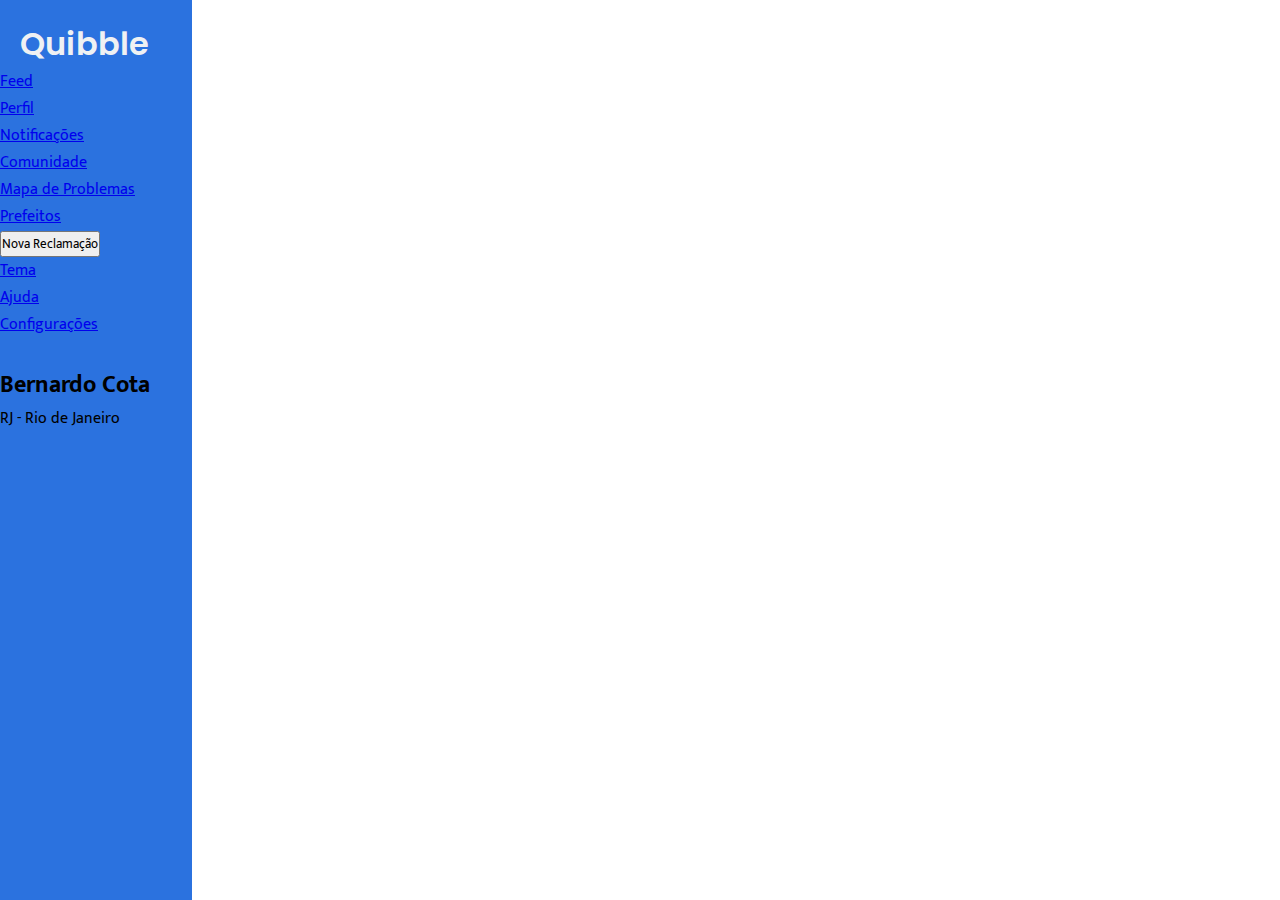
==== feed.html @ bc1007d7 "Primeiro Commit" ====
<!DOCTYPE html>
<html lang="pt-br">
<head>
    <meta charset="UTF-8">
    <meta name="viewport" content="width=device-width, initial-scale=1.0">
    <title>Quibble</title>
    <link rel="stylesheet" href="assets/feed.css">
</head>
<body>
    <header>

    </header>
    <aside>
        <h1>Quibble</h1>
        <nav>
            <ul>
                <li><a href="feed.html">Feed</a></li>
                <li><a href="perfil.html">Perfil</a></li>
                <li><a href="notificacoes.html">Notificações</a></li>
                <li><a href="comunidade.html">Comunidade</a></li>
                <li><a href="mapa.html">Mapa de Problemas</a></li>
                <li><a href="prefeitos.html">Prefeitos</a></li>
            </ul>
        </nav>
        <button>Nova Reclamação</button>
        <div class="linha"></div>
        <div>
            <ul>
                <li><a href="#">Tema</a></li>
                <li><a href="ajuda.html">Ajuda</a></li>
                <li><a href="config.html">Configurações</a></li>
            </ul>
            <div id="perfil-area">
                <figure>
                    <img src="img/perfil.png" alt="">
                </figure>
                <div>
                    <h2>Bernardo Cota</h2>
                    <p>RJ - Rio de Janeiro</p>
                </div>
            </div>
        </div>
    </aside>
</body>
</html>
---- assets/feed.css ----
@import url('https://fonts.googleapis.com/css2?family=Mukta+Mahee:wght@200;300;400;500;600;700;800&family=Poppins:ital,wght@0,100;0,200;0,300;0,400;0,500;0,600;0,700;0,800;0,900;1,100;1,200;1,300;1,400;1,500;1,600;1,700;1,800;1,900&display=swap');

:root {
    /* AZUL */
    --azul-primario: #2B72DF;
    --azul-primario-escuro: #0F3876;
    --azul-primario-claro: #97BCF6;
    --azul-primario-claromais: #D1E2FC;

    /* AMARELO */
    --amarelo-secundario: #DEA22A;
    --amarelo-sec-dark: #75530F;
    --amarelo-sec-light: #F5D696;
    --amarelo: #FFCE52;
    --amarelo-claro: #FFD76B;
    --amarelo-escuro: #D9B043;
    --amarelo-sec-lightmais: #FCEED1;

    /* BRANCO */
    --branco: #EFF1F3;
    --branco-claro: #FAFEFC;
    --branco-escuro: #ACADBB;

    /* CINZA */
    --cinza-1: #3A3A3A;
    --cinza-2: #4A4A4A;
    --cinza-3: #5A5A5A;
    --cinza-4: #6A6A6A;
    --cinza-5: #7A7A7A;
    --cinza-6: #8A8A8A;
    --cinza-7: #9A9A9A;

    /* PRETO */
    --preto: #161A1E;
    --preto-claro: #353A3C;
    --preto-escuro: #0C0B0F;

    /* VERMELHO */
    --vermelho: #EB3D3D;
    --vermelho-claro: #F05454;
    --vermelho-escuro: #D03333;

    /* VERDE */
    --verde: #32D957;
    --verde-claro: #50E170;
    --verde-escuro: #28BB49;

    /* FONTE */
    --fonte-texto: 'Mukta Mahee', sans-serif;
    --fonte-titulo: 'Poppins', sans-serif;
}

* {
    margin: 0;
    padding: 0;
    box-sizing: border-box;

    font-family: var(--fonte-texto);
}

aside {
    width: 15%;
    height: 100vh;
    background-color: var(--azul-primario);
    position: fixed;
    top: 0;
    left: 0;
}

aside h1 {
    color: var(--branco);
    font-size: 32px;
    padding: 20px 0 0 20px;

    font-family: var(--fonte-titulo);
    font-weight: 600;
}
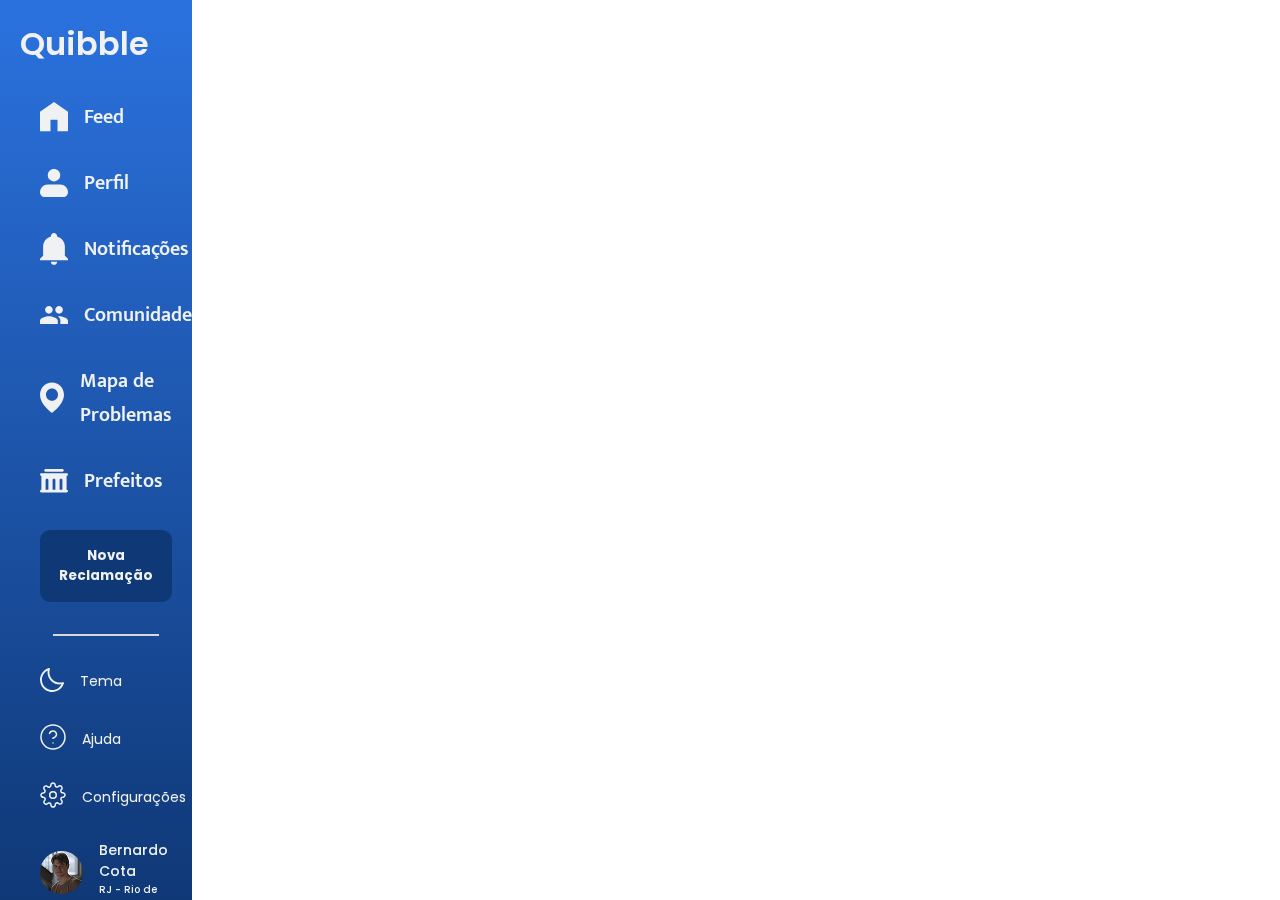
==== commit 9c606ef6: "Menu Lateral" ====
--- a/feed.html
+++ b/feed.html
@@ -3,6 +3,7 @@
 <head>
     <meta charset="UTF-8">
     <meta name="viewport" content="width=device-width, initial-scale=1.0">
+    <link rel="shortcut icon" href="assets/images/logo_padrao.svg" type="image/x-icon">
     <title>Quibble</title>
     <link rel="stylesheet" href="assets/feed.css">
 </head>
@@ -12,31 +13,35 @@
     </header>
     <aside>
         <h1>Quibble</h1>
-        <nav>
-            <ul>
-                <li><a href="feed.html">Feed</a></li>
-                <li><a href="perfil.html">Perfil</a></li>
-                <li><a href="notificacoes.html">Notificações</a></li>
-                <li><a href="comunidade.html">Comunidade</a></li>
-                <li><a href="mapa.html">Mapa de Problemas</a></li>
-                <li><a href="prefeitos.html">Prefeitos</a></li>
-            </ul>
-        </nav>
-        <button>Nova Reclamação</button>
-        <div class="linha"></div>
-        <div>
-            <ul>
-                <li><a href="#">Tema</a></li>
-                <li><a href="ajuda.html">Ajuda</a></li>
-                <li><a href="config.html">Configurações</a></li>
-            </ul>
-            <div id="perfil-area">
-                <figure>
-                    <img src="img/perfil.png" alt="">
-                </figure>
-                <div>
-                    <h2>Bernardo Cota</h2>
-                    <p>RJ - Rio de Janeiro</p>
+        <div class="aside-content">
+            <nav>
+                <ul>
+                    <li><a href="feed.html"><img src="assets/images/home.svg" alt=""> <div>Feed</div></a></li>
+                    <li><a href="perfil.html"><img src="assets/images/perfil.svg" alt=""> <div>Perfil</div></a></li>
+                    <li><a href="notificacoes.html"><img src="assets/images/sino.svg" alt=""> <div>Notificações</div></a></li>
+                    <li><a href="comunidade.html"><img src="assets/images/comunidade.svg" alt=""> <div>Comunidade</div></a></li>
+                    <li><a href="mapa.html"> <img src="assets/images/ponteiro.svg" alt=""> <div>Mapa de Problemas</div></a></li>
+                    <li><a href="prefeitos.html"><img src="assets/images/tribunal.svg" alt=""> <div>Prefeitos</div></a></li>
+                </ul>
+            </nav>
+            <button>Nova Reclamação</button>
+            <div class="linha-area"><div class="linha"></div></div>
+            <div id="nav-secundario">
+                <ul>
+                    <li><a href="#"><img src="assets/images/lua.svg" alt=""> <div>Tema</div></a></li>
+                    <li><a href="ajuda.html"><img src="assets/images/ajuda.svg" alt=""> <div>Ajuda</div></a></li>
+                    <li><a href="config.html"><img src="assets/images/config.svg" alt=""> <div>Configurações</div></a></li>
+                </ul>
+                <div id="perfil-area">
+                    <a href="perfil.html">
+                        <figure id="perfil-area-img">
+                            <img src="assets/images/bernardo.png" alt="">
+                        </figure>
+                        <div id="perfil-area-info">
+                            <h2>Bernardo Cota</h2>
+                            <p>RJ - Rio de Janeiro</p>
+                        </div>
+                    </a>
                 </div>
             </div>
         </div>
--- a/assets/feed.css
+++ b/assets/feed.css
@@ -56,12 +56,14 @@
     box-sizing: border-box;
 
     font-family: var(--fonte-texto);
+    text-decoration: none;
 }
 
 aside {
     width: 15%;
     height: 100vh;
-    background-color: var(--azul-primario);
+    padding: 20px 0 0 20px;
+    background: linear-gradient(to bottom, var(--azul-primario), var(--azul-primario-escuro));
     position: fixed;
     top: 0;
     left: 0;
@@ -70,9 +72,114 @@
 aside h1 {
     color: var(--branco);
     font-size: 32px;
-    padding: 20px 0 0 20px;
 
     font-family: var(--fonte-titulo);
     font-weight: 600;
 }
 
+.aside-content {
+    padding: 0px 20px;
+}
+
+aside nav ul li, #nav-secundario ul li {
+    list-style: none;
+    margin: 32px 0;
+}
+
+aside nav ul li a{
+    color: var(--branco);
+
+    font-weight: 600;
+    font-size: 20px;
+
+    display: flex;
+}
+
+aside nav ul li a div {
+    display: inline
+}
+
+aside nav ul li a img {
+    margin-right: 16px;
+
+    width: 28px;
+}
+
+aside button {
+    background-color: var(--azul-primario-escuro);
+
+    color: var(--branco);
+    font-family: var(--fonte-titulo);
+    font-weight: 700;
+
+    border: 0;
+    border-radius: 10px;
+
+    width: 100%;
+
+    padding: 16px 0;
+
+    cursor: pointer;
+}
+
+.linha-area {
+    display: flex;
+    justify-content: center;
+}
+
+.linha {
+    width: 80%;
+    height: 2px;
+
+    background-color: #D9D9D9;
+
+    margin-top: 32px;
+}
+
+#nav-secundario {
+    display: flex;
+    flex-direction: column;
+    justify-content: space-between;
+}
+
+#nav-secundario ul li a {
+    display: flex;
+    align-items: flex-end;
+}
+
+#nav-secundario ul li a img {
+    margin-right: 16px;
+}
+
+#nav-secundario ul li a div{
+    color: var(--branco);
+
+    font-family: var(--fonte-titulo);
+    font-size: 14px;
+    font-weight: 400;
+}
+
+#perfil-area a{
+    display: flex;
+    align-items: center;
+}
+
+#perfil-area-info {
+    margin-left: 16px;
+}
+
+#perfil-area-info h2 {
+    color: var(--branco);
+
+    font-family: var(--fonte-titulo);
+    font-size: 14px;
+    font-weight: 500;
+}
+
+#perfil-area-info p {
+    color: var(--branco);
+
+    font-family: var(--fonte-titulo);
+    font-size: 10px;
+    font-weight: 500;
+}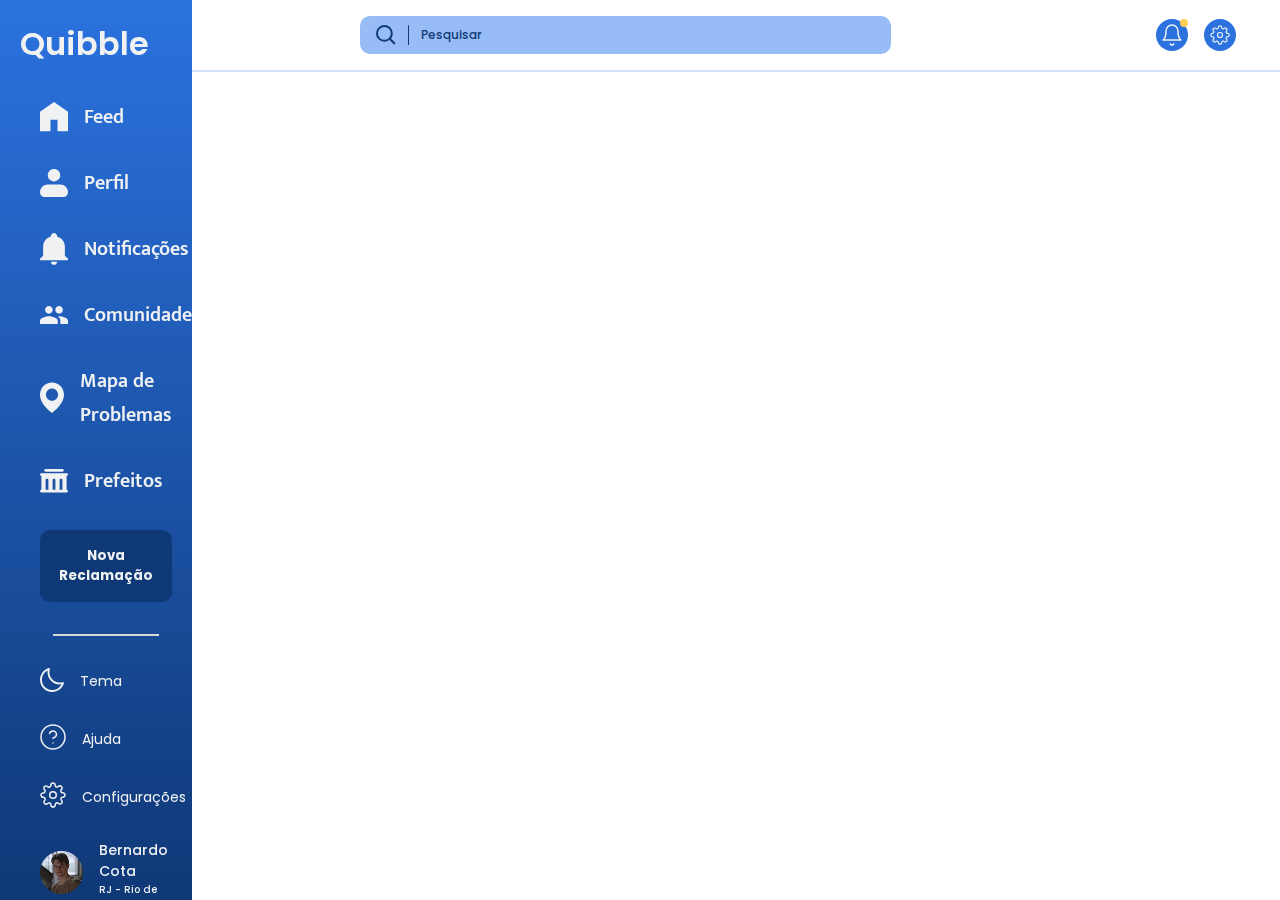
==== commit 577f46d0: "Header Pronto" ====
--- a/feed.html
+++ b/feed.html
@@ -8,9 +8,6 @@
     <link rel="stylesheet" href="assets/feed.css">
 </head>
 <body>
-    <header>
-
-    </header>
     <aside>
         <h1>Quibble</h1>
         <div class="aside-content">
@@ -46,5 +43,24 @@
             </div>
         </div>
     </aside>
+
+    <header>
+        <div class="header-content">
+            <div id="pesquisa">
+                <img src="assets/images/pesquisa.svg" alt="">
+                <div class="linha-vertical"></div>
+                <input type="text" placeholder="Pesquisar">
+            </div>
+            <div id="header-buttons">
+                <div id="notificacoes">
+                    <img src="assets/images/sino_vazio.svg" alt="">
+                    <div id="notificacoes-qtd"></div>
+                </div>
+                <div id="config">
+                    <img src="assets/images/config.svg" alt="">
+                </div>
+            </div>
+        </div>
+    </header>
 </body>
 </html>--- a/assets/feed.css
+++ b/assets/feed.css
@@ -182,4 +182,113 @@
     font-family: var(--fonte-titulo);
     font-size: 10px;
     font-weight: 500;
+}
+
+header {
+    display: flex;
+    justify-content: flex-end;
+    align-items: center;
+
+    padding: 16px;
+
+    border-bottom: 2px solid var(--azul-primario-claromais);
+}
+
+.header-content {
+    display: flex;
+    justify-content: flex-end;
+    align-items: center;
+
+    margin-right: 28px;
+
+    width: 85%;
+}
+
+#pesquisa {
+    display: flex;
+    align-items: center;
+    width: 50%;
+
+    background-color: var(--azul-primario-claro);
+
+    border-radius: 10px;
+
+    padding: 8px 16px;
+
+    margin-right: 25%;
+}
+
+#pesquisa img {
+    margin-right: 12px;
+}
+
+#pesquisa .linha-vertical {
+    width: 1px;
+    height: 20px;
+    border-radius: 5px;
+    background-color: var(--azul-primario-escuro);
+}
+
+#pesquisa input {
+    margin-left: 12px;
+
+    background: none;
+    border: 0;
+
+    outline: none;
+
+    width: 100%;
+}
+
+#pesquisa input::placeholder {
+    color: var(--azul-primario-escuro);
+
+    font-family: var(--fonte-titulo);
+    font-size: 12px;
+    font-weight: 500;
+}
+
+#header-buttons {
+    display: flex;
+}
+
+#notificacoes, #config {
+    width: 32px;
+    height: 32px;
+
+    border-radius: 50%;
+
+    display: flex;
+    justify-content: center;
+    align-items: center;
+
+    cursor: pointer;
+
+    background-color: var(--azul-primario);
+}
+
+#notificacoes {
+    margin-right: 16px;
+
+    position: relative;
+}
+
+#notificacoes img, #config img {
+    width: 60%;
+}
+
+#notificacoes-qtd {
+    width: 8px;
+    height: 8px;
+
+    z-index: 999;
+
+    position: absolute;
+
+    top: 0;
+    right: 0;
+
+    border-radius: 50%;
+
+    background-color: var(--amarelo);
 }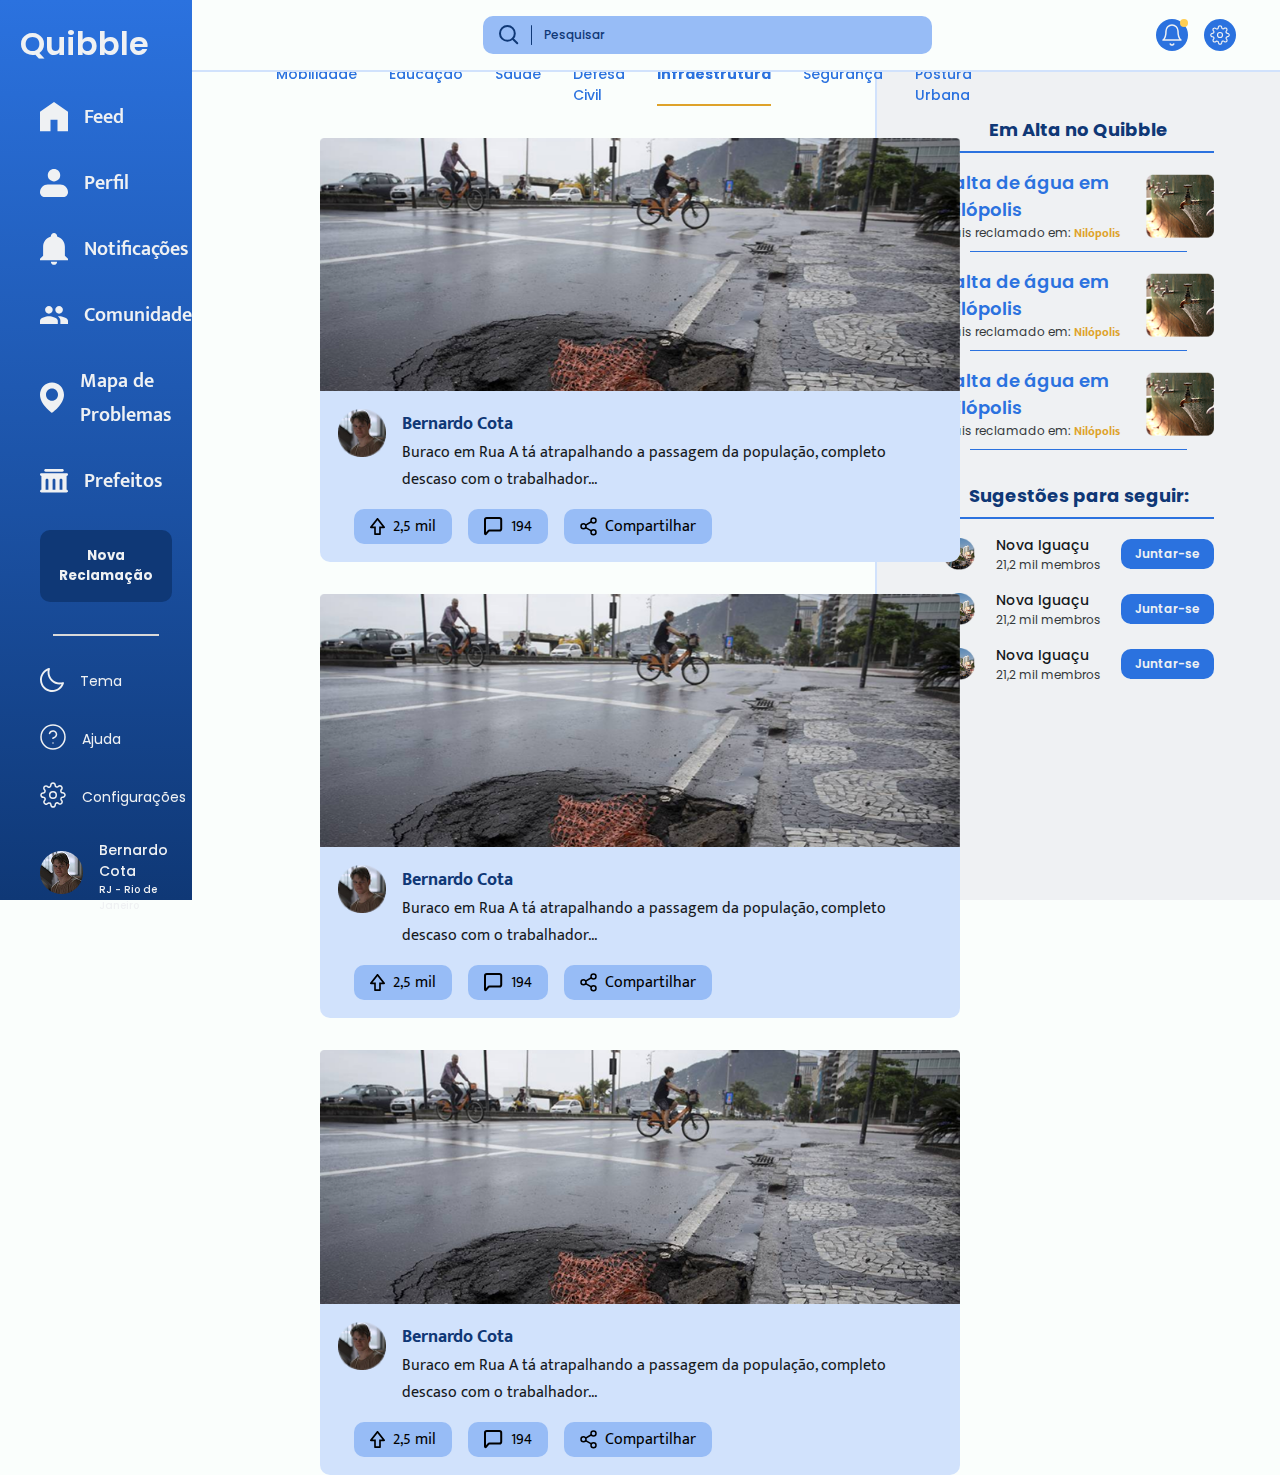
==== commit 327db272: "feed 1.0 finalizado" ====
--- a/feed.html
+++ b/feed.html
@@ -62,5 +62,172 @@
             </div>
         </div>
     </header>
+
+    <div id="sugestoes">
+        <div id="sugestoes-content">
+            <div id="em-alta">
+                <h3>Em Alta no Quibble</h3>
+                <div class="linha-em-alta"></div>
+                <a href="#">
+                    <div class="em-alta-card">
+                        <div class="em-alta-card-content">
+                            <div class="em-alta-card-content-text">
+                                <h4>Falta de água em Nilópolis</h4>
+                                <p>Mais reclamado em: <span>Nilópolis</span></p>
+                            </div>
+                            <img src="assets/images/emalta.png" alt="">
+                        </div>
+                        <div class="linha-em-alta-card"></div>
+                    </div>
+                </a>
+                <a href="#">
+                    <div class="em-alta-card">
+                        <div class="em-alta-card-content">
+                            <div class="em-alta-card-content-text">
+                                <h4>Falta de água em Nilópolis</h4>
+                                <p>Mais reclamado em: <span>Nilópolis</span></p>
+                            </div>
+                            <img src="assets/images/emalta.png" alt="">
+                        </div>
+                        <div class="linha-em-alta-card"></div>
+                    </div>
+                </a>
+                <a href="#">
+                    <div class="em-alta-card">
+                        <div class="em-alta-card-content">
+                            <div class="em-alta-card-content-text">
+                                <h4>Falta de água em Nilópolis</h4>
+                                <p>Mais reclamado em: <span>Nilópolis</span></p>
+                            </div>
+                            <img src="assets/images/emalta.png" alt="">
+                        </div>
+                        <div class="linha-em-alta-card"></div>
+                    </div>
+                </a>
+            </div>
+            <div id="sugestoes-area">
+                <h3>Sugestões para seguir:</h3>
+                <div class="linha-em-alta"></div>
+                <div class="sugestoes-card">
+                    <img src="assets/images/cidade.png" alt="">
+                    <div class="sugestoes-card-content">
+                        <h4>Nova Iguaçu</h4>
+                        <p>21,2 mil membros</p>
+                    </div>
+                    <a href="#">Juntar-se</a>
+                </div>
+                <div class="sugestoes-card">
+                    <img src="assets/images/cidade.png" alt="">
+                    <div class="sugestoes-card-content">
+                        <h4>Nova Iguaçu</h4>
+                        <p>21,2 mil membros</p>
+                    </div>
+                    <a href="#">Juntar-se</a>
+                </div>
+                <div class="sugestoes-card">
+                    <img src="assets/images/cidade.png" alt="">
+                    <div class="sugestoes-card-content">
+                        <h4>Nova Iguaçu</h4>
+                        <p>21,2 mil membros</p>
+                    </div>
+                    <a href="#">Juntar-se</a>
+                </div>
+            </div>
+        </div>
+    </div>
+    
+    <main>
+        <div id="feed">
+            <div id="feed-filter">
+                <div class="feed-filter-item">Mobilidade</div>
+                <div class="feed-filter-item">Educação</div>
+                <div class="feed-filter-item">Saúde</div>
+                <div class="feed-filter-item">Defesa Civil</div>
+                <div class="feed-filter-item active">Infraestrutura</div>
+                <div class="feed-filter-item">Segurança</div>
+                <div class="feed-filter-item">Postura Urbana</div>
+            </div>
+            <div id="feed-content">
+                <div class="feed-card">
+                    <img src="assets/images/feed.png" alt="">
+                    <div class="feed-card-content">
+                        <div class="feed-card-content-text">
+                            <img src="assets/images/bernardo.png" alt="">
+                            <div class="feed-card-content-text-area">
+                                <h5>Bernardo Cota</h5>
+                                <p>Buraco em Rua A tá atrapalhando a passagem da população, completo descaso com o trabalhador...</p>
+                            </div>
+                        </div>
+                        <div class="feed-card-content-feedback">
+                            <div class="feedback-upvote">
+                                <img src="assets/images/upvote.svg" alt="">
+                                2,5 mil
+                            </div>
+                            <div class="feedback-comment">
+                                <img src="assets/images/comentario.svg" alt="">
+                                194
+                            </div>
+                            <div class="feedback-share">
+                                <img src="assets/images/compartilhar.svg" alt="">
+                                Compartilhar
+                            </div>
+                        </div>
+                    </div>
+                </div>
+                <div class="feed-card">
+                    <img src="assets/images/feed.png" alt="">
+                    <div class="feed-card-content">
+                        <div class="feed-card-content-text">
+                            <img src="assets/images/bernardo.png" alt="">
+                            <div class="feed-card-content-text-area">
+                                <h5>Bernardo Cota</h5>
+                                <p>Buraco em Rua A tá atrapalhando a passagem da população, completo descaso com o trabalhador...</p>
+                            </div>
+                        </div>
+                        <div class="feed-card-content-feedback">
+                            <div class="feedback-upvote">
+                                <img src="assets/images/upvote.svg" alt="">
+                                2,5 mil
+                            </div>
+                            <div class="feedback-comment">
+                                <img src="assets/images/comentario.svg" alt="">
+                                194
+                            </div>
+                            <div class="feedback-share">
+                                <img src="assets/images/compartilhar.svg" alt="">
+                                Compartilhar
+                            </div>
+                        </div>
+                    </div>
+                </div>
+                <div class="feed-card">
+                    <img src="assets/images/feed.png" alt="">
+                    <div class="feed-card-content">
+                        <div class="feed-card-content-text">
+                            <img src="assets/images/bernardo.png" alt="">
+                            <div class="feed-card-content-text-area">
+                                <h5>Bernardo Cota</h5>
+                                <p>Buraco em Rua A tá atrapalhando a passagem da população, completo descaso com o trabalhador...</p>
+                            </div>
+                        </div>
+                        <div class="feed-card-content-feedback">
+                            <div class="feedback-upvote">
+                                <img src="assets/images/upvote.svg" alt="">
+                                2,5 mil
+                            </div>
+                            <div class="feedback-comment">
+                                <img src="assets/images/comentario.svg" alt="">
+                                194
+                            </div>
+                            <div class="feedback-share">
+                                <img src="assets/images/compartilhar.svg" alt="">
+                                Compartilhar
+                            </div>
+                        </div>
+                    </div>
+                </div>
+            </div>
+        </div>
+    </main>
 </body>
 </html>--- a/assets/feed.css
+++ b/assets/feed.css
@@ -59,6 +59,14 @@
     text-decoration: none;
 }
 
+body {
+    background-color: var(--branco-claro);
+
+    display: flex;
+    flex-direction: column;
+    align-items: center;
+}
+
 aside {
     width: 15%;
     height: 100vh;
@@ -189,8 +197,15 @@
     justify-content: flex-end;
     align-items: center;
 
+    position: fixed;
+    top: 0;
+    right: 0;
+
+    width: 85%;
+
     padding: 16px;
 
+    background-color: var(--branco-claro);
     border-bottom: 2px solid var(--azul-primario-claromais);
 }
 
@@ -291,4 +306,284 @@
     border-radius: 50%;
 
     background-color: var(--amarelo);
+}
+
+#sugestoes {
+    display: flex;
+    flex-direction: column;
+    justify-content: flex-end;
+    position: fixed;
+    top: 0%;
+    right: 0;
+
+    height: 100%;
+    z-index: -999;
+
+    padding: 32px;
+
+    background-color: var(--branco);
+
+    border-left: 2px solid var(--azul-primario-claromais);
+}
+
+#sugestoes-content {
+    display: flex;
+    flex-direction: column;
+    align-items: center;
+    height: 90%;
+}
+
+#em-alta {
+    max-width: 80%;
+}
+
+#em-alta h3 {
+    text-align: center;
+    font-size: 18px;
+    font-family: var(--fonte-titulo);
+
+    color: var(--azul-primario-escuro);
+
+    border-bottom: 2px solid var(--azul-primario);
+
+    padding-bottom: 8px;
+}
+
+#em-alta .linha-em-alta{
+    display: none;
+    width: 100%;
+    height: 2px;
+
+    background-color: var(--azul-primario);
+}
+
+#em-alta .em-alta-card {
+    display: flex;
+    flex-direction: column;
+    align-items: center;
+    margin-top: 16px;
+}
+
+#em-alta .em-alta-card .em-alta-card-content {
+    display: flex;
+    align-items: center;
+}
+
+#em-alta .em-alta-card .em-alta-card-content img {
+    width: 25%;
+}
+
+#em-alta .em-alta-card .em-alta-card-content .em-alta-card-content-text h4 {
+    font-size: 18px;
+    font-family: var(--fonte-titulo);
+    font-weight: 600;
+    
+    color: var(--azul-primario);
+}
+
+#em-alta .em-alta-card .em-alta-card-content .em-alta-card-content-text p {
+    font-size: 12px;
+    font-family: var(--fonte-titulo);
+    
+    color: var(--preto-claro);
+}
+
+#em-alta .em-alta-card .em-alta-card-content .em-alta-card-content-text p span {
+    font-weight: 700;
+    color: var(--amarelo-secundario);
+}
+
+#em-alta .em-alta-card .linha-em-alta-card {
+    width: 80%;
+    height: 1px;
+
+    background-color: var(--azul-primario);
+    margin-top: 8px;
+}
+
+#sugestoes-area {
+    width: 80%;
+    max-width: 80%;
+
+    margin-top: 32px;
+}
+
+#sugestoes-area h3 {
+    text-align: center;
+    font-size: 18px;
+    font-family: var(--fonte-titulo);
+
+    color: var(--azul-primario-escuro);
+
+    border-bottom: 2px solid var(--azul-primario);
+
+    padding-bottom: 8px;
+}
+
+#sugestoes-area .linha-em-alta{
+    display: none;
+    width: 100%;
+    height: 2px;
+
+    background-color: var(--azul-primario);
+}
+
+#sugestoes-area .sugestoes-card {
+    display: flex;
+    align-items: center;
+    justify-content: space-between;
+
+    margin-top: 16px;
+}
+
+#sugestoes-area .sugestoes-card img {
+    width: 32px;
+    height: 32px;
+}   
+
+#sugestoes-area .sugestoes-card .sugestoes-card-content h4 {
+    font-size: 14px;
+    font-family: var(--fonte-titulo);
+    font-weight: 500;
+
+    color: var(--preto);
+}
+
+#sugestoes-area .sugestoes-card .sugestoes-card-content p {
+    font-size: 12px;
+    font-family: var(--fonte-titulo);
+    font-weight: 400;
+
+    color: var(--preto-claro);
+}
+
+#sugestoes-area .sugestoes-card a {
+    font-size: 12px;
+    font-family: var(--fonte-titulo);
+    font-weight: 600;
+
+    color: var(--branco);
+
+    background-color: var(--azul-primario);
+
+    border-radius: 10px;
+
+    padding: 6px 14px;
+}
+
+main {
+    display: flex;
+    flex-direction: column;
+    align-items: center;
+
+    margin-top: 5%;
+
+    width: 100%;
+}
+
+#feed {
+    width: 50%;
+}
+
+#feed #feed-filter {
+    display: flex;
+    justify-content: center;
+}
+
+#feed #feed-filter .feed-filter-item {
+    font-size: 14px;
+    font-weight: 500;
+    font-family: var(--fonte-titulo);
+
+    color: var(--azul-primario);
+
+    margin-right: 32px;
+}
+
+#feed #feed-filter .feed-filter-item.active {
+    font-weight: 700;
+    border-bottom: 2px solid var(--amarelo-secundario);
+}
+
+#feed-content {
+    margin-top: 32px;
+}
+
+.feed-card {
+    display: flex;
+    flex-direction: column;
+
+    margin-top: 32px;
+}
+
+.feed-card > img {
+    width: 100%;
+    z-index: -999;
+}
+
+.feed-card .feed-card-content{
+    z-index: 999;
+    margin-top: -100px;
+    
+    background-color: var(--azul-primario-claromais);
+
+    border-radius: 0px 0px 10px 10px;
+
+    padding: 18px;
+}
+
+.feed-card .feed-card-content-text {
+    display: flex;
+}
+
+.feed-card .feed-card-content-text img {
+    width: 48px;
+    height: 48px;
+}
+
+.feed-card .feed-card-content-text .feed-card-content-text-area {
+    margin-left: 16px;
+}
+
+.feed-card .feed-card-content-text .feed-card-content-text-area h5{
+    font-size: 18px;
+    font-weight: 700;
+
+    color: var(--azul-primario-escuro);
+}
+
+.feed-card .feed-card-content-text .feed-card-content-text-area p {
+    font-size: 16px;
+    font-weight: 400;
+
+    color: var(--preto);
+}
+
+.feed-card .feed-card-content-feedback {
+    display: flex;
+    align-items: center;
+
+    margin-top: 16px;
+}
+
+.feed-card .feed-card-content-feedback .feedback-upvote,
+.feed-card .feed-card-content-feedback .feedback-comment,
+.feed-card .feed-card-content-feedback .feedback-share {
+    display: flex;
+    align-items: center;
+
+    padding: 4px 16px;
+    background-color: var(--azul-primario-claro);
+
+    border-radius: 10px;
+
+    cursor: pointer;
+
+    margin-left: 16px;
+}
+
+.feed-card .feed-card-content-feedback .feedback-upvote img,
+.feed-card .feed-card-content-feedback .feedback-comment img,
+.feed-card .feed-card-content-feedback .feedback-share img {
+    margin-right: 8px;
 }